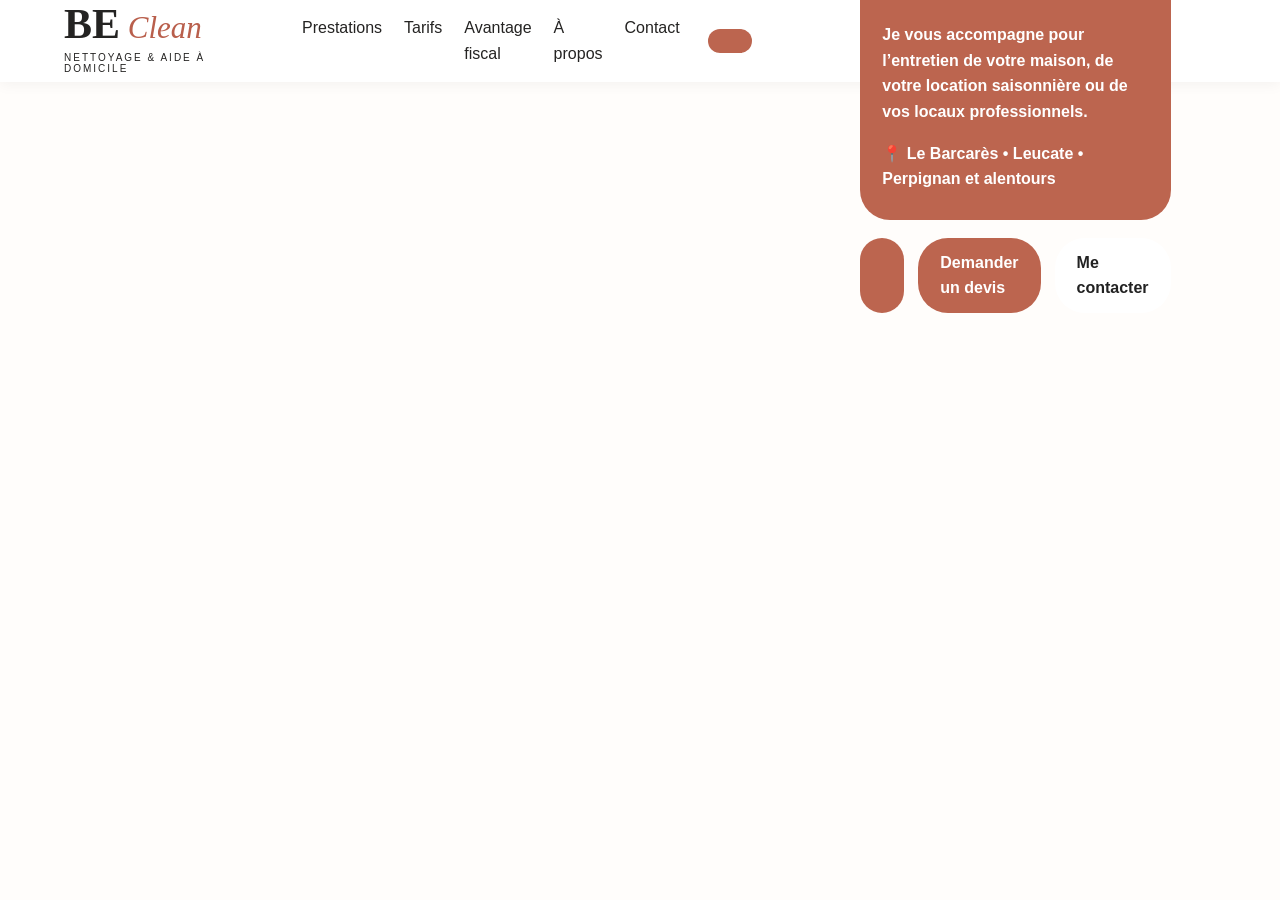
==== index.html @ 70985694 "Add link to tarifs.html in navigation" ====
<!doctype html>
<html lang="fr">
<head>
  <meta charset="utf-8">
  <meta name="viewport" content="width=device-width, initial-scale=1">
  <meta name="description" content="BE Clean – Nettoyage et aide à domicile au Barcarès, Leucate, Perpignan et alentours. Ménage, grand nettoyage, locations saisonnières, états des lieux et locaux professionnels.">
  <title>BE Clean | Nettoyage & aide à domicile</title>
  <link rel="stylesheet" href="styles.css">
</head>
<body>
<header class="header">
  <div class="brand"><strong>BE</strong> <span>Clean</span><small>NETTOYAGE & AIDE À DOMICILE</small></div>
  <nav>
    <a href="#prestations">Prestations</a>
    <a href="tarifs.html">Tarifs</a>
    <a href="#avantage">Avantage fiscal</a>
    <a href="#apropos">À propos</a>
    <a href="#contact">Contact</a>
  </nav>
  <a class="phone" href="tel:>0666695157</a>
</header>

<main>
<section class="hero">
  <div class="hero-copy">
    <p class="eyebrow">UN INTÉRIEUR PROPRE, UN QUOTIDIEN PLUS SEREIN.</p>
    <h1>BE <em>Clean</em></h1>
    <h2>NETTOYAGE & AIDE À DOMICILE</h2>
    <p>Je vous accompagne pour l’entretien de votre maison, de votre location saisonnière ou de vos locaux professionnels.</p>
    <p class="area">📍 Le Barcarès • Leucate • Perpignan et alentours</p>
    <div class="buttons">
      <a class="btn" href="#contact">Demander un devis</a>
      <a class="btn secondary" href="tel:0666695157">Me contacter</a>
    </div>
  </div>
  <div class="hero-image" aria-label="Intérieur propre et lumineux"></div>
</section>

<section id="prestations" class="section">
  <p class="eyebrow center">DES SERVICES ADAPTÉS À VOS BESOINS</p>
  <h2 class="section-title">Nos prestations</h2>
  <div class="cards">
    <article><div class="icon">⌂</div><h3>Ménage à domicile</h3><p>Entretien régulier ou ponctuel de votre maison ou appartement.</p></article>
    <article><div class="icon">✦</div><h3>Grand nettoyage</h3><p>Une remise en état complète pour retrouver un intérieur propre et agréable.</p></article>
    <article><div class="icon">⌂</div><h3>Locations saisonnières</h3><p>Nettoyage entre deux locations, préparation du logement et remise en ordre.</p></article>
    <article><div class="icon">🔑</div><h3>État des lieux</h3><p>Nettoyage avant une entrée ou après le départ d’un locataire.</p></article>
    <article><div class="icon">▣</div><h3>Locaux professionnels</h3><p>Bureaux, cabinets et autres locaux professionnels.</p></article>
    <article><div class="icon">⚙</div><h3>Prestations sur mesure</h3><p>Une demande particulière ? Contactez-moi pour un devis personnalisé.</p></article>
  </div>
</section>

<section id="avantage" class="advantage">
  <div>
    <p class="eyebrow">VOTRE AVANTAGE</p>
    <h2>L’avance immédiate du crédit d’impôt</h2>
    <p>Pour les prestations éligibles, vous pouvez bénéficier immédiatement de l’avance immédiate de crédit d'impôt, sous réserve des conditions applicables à votre situation.</p>
    <a class="btn" href="#contact">En savoir plus</a>
  </div>
  <div class="trust">
    <h2>Pourquoi choisir BE Clean ?</h2>
    <ul>
      <li>Travail soigné</li>
      <li>Ponctualité et sérieux</li>
      <li>Prestation adaptée à vos besoins</li>
      <li>Relation de confiance</li>
      <li>Devis personnalisé</li>
      <li>Particuliers et professionnels</li>
    </ul>
  </div>
</section>

<section id="apropos" class="about section">
  <p class="eyebrow">BE CLEAN</p>
  <h2 class="section-title">Un service de confiance, près de chez vous</h2>
  <p>BE Clean vous propose des prestations de nettoyage adaptées à votre logement, votre location saisonnière ou votre activité professionnelle. Chaque intervention est organisée selon vos besoins et la nature des lieux.</p>
</section>

<section id="contact" class="contact section">
  <div>
    <p class="eyebrow">PARLONS DE VOTRE BESOIN</p>
    <h2 class="section-title">Besoin d’un coup de propre ?</h2>
    <p>Demandez votre devis personnalisé. Indiquez simplement votre commune, le type de prestation et, si possible, la surface et la fréquence souhaitée.</p>
  </div>
  <form action="https://api.web3forms.com/submit" method="POST">
    <input type="hidden" name="access_key" value="22d2d01d-e289-493d-9fcf-c8aedfbd681e">
    <label>Nom<input name="Nom" required></label>
    <label>Téléphone<input name="Téléphone" type="tel" required></label>
    <label>E-mail<input name="Email" type="email"></label>
    <label>Commune<input name="Commune"></label>
    <label>Votre besoin<textarea name="Message" rows="5" required></textarea></label>
    <button class="btn" type="submit">Demander mon devis</button>
  </form>
</section>
</main>

<footer>
  <div class="brand footer-brand"><strong>BE</strong> <span>Clean</span><small>NETTOYAGE & AIDE À DOMICILE</small></div>
  <p>Le Barcarès • Leucate • Perpignan et alentours</p>
  <p>0666695157 · bechker-.nedjma@orange.fr</p>
  <div class="footer-links"><a href="mentions-legales.html">Mentions légales</a> · <a href="politique-confidentialite.html">Politique de confidentialité</a></div>
</footer>
<script src="script.js"></script>
</body>
</html>
---- styles.css ----
*{box-sizing:border-box}html{scroll-behavior:smooth}body{margin:0;font-family:Arial,Helvetica,sans-serif;color:#242322;background:#fffdfb;line-height:1.6}.header{height:82px;display:flex;align-items:center;gap:28px;padding:0 5%;background:#fff;position:sticky;top:0;z-index:10;box-shadow:0 2px 14px #0000000d}.brand{font-family:Georgia,serif;font-size:31px;line-height:.8;min-width:210px}.brand strong{font-size:42px}.brand span{font-style:italic;color:#b95f4c;font-weight:400}.brand small{display:block;font:10px Arial;letter-spacing:2px;margin-top:10px}.header nav{display:flex;gap:22px;margin-left:auto}.header nav a,.footer-links a{color:inherit;text-decoration:none}.header nav a:hover{color:#b95f4c}.phone,.btn{background:#bc654f;color:#fff;text-decoration:none;border-radius:30px;padding:12px 22px;font-weight:bold}.hero{display:grid;grid-template-columns:1fr 1fr;min-height:540px}.hero-copy{padding:75px 7%;display:flex;flex-direction:column;justify-content:center}.hero-image{background:linear-gradient(90deg,#f4eee8aa,#ffffff00),url('https://images.unsplash.com/photo-1600566753086-00f18fb6b3ea?auto=format&fit=crop&w=1200&q=80') center/cover}.eyebrow{letter-spacing:4px;font-size:12px}.hero h1{font:72px Georgia,serif;margin:12px 0 0}.hero h1 em{font-style:italic;color:#b95f4c;font-weight:400}.hero h2{letter-spacing:4px;font-size:21px;margin:0 0 18px}.area{margin-top:10px}.buttons{display:flex;gap:14px;margin-top:18px}.secondary{background:#fff;color:#222;border:1px solid #222}.section{padding:70px 6%}.center{text-align:center}.section-title{text-align:center;font:44px Georgia,serif;margin:8px 0 35px}.cards{display:grid;grid-template-columns:repeat(3,1fr);gap:18px}.cards article{background:#fff;border:1px solid #eee6df;border-radius:12px;padding:28px;text-align:center;box-shadow:0 6px 20px #00000008}.icon{font-size:32px;color:#b95f4c}.cards h3{margin:8px 0;text-transform:uppercase;font-size:16px}.advantage{display:grid;grid-template-columns:1fr 1fr;background:#f4eee8;padding:65px 9%;gap:60px}.advantage h2{font:38px Georgia,serif}.trust ul{padding-left:20px}.trust li{margin:9px 0}.about{max-width:900px;margin:auto;text-align:center}.contact{display:grid;grid-template-columns:1fr 1fr;gap:60px;background:#fff}.contact .section-title{text-align:left}.contact form{display:grid;gap:12px}label{font-weight:bold}input,textarea{display:block;width:100%;margin-top:5px;border:1px solid #ddd;border-radius:8px;padding:12px;font:inherit;background:#fff}.btn{border:0;cursor:pointer;display:inline-block}footer{background:#252525;color:#fff;padding:42px 6%;text-align:center}.footer-brand{margin:auto}.footer-links{margin-top:20px;font-size:13px} @media(max-width:800px){.header{height:auto;padding:16px 5%;flex-wrap:wrap}.header nav{order:3;width:100%;overflow:auto;justify-content:center}.phone{display:none}.hero,.contact,.advantage{grid-template-columns:1fr}.hero-copy{padding:55px 7%}.hero-image{min-height:320px}.hero h1{font-size:58px}.cards{grid-template-columns:1fr 1fr}.section-title{font-size:36px}}@media(max-width:520px){.cards{grid-template-columns:1fr}.buttons{flex-direction:column}.hero h1{font-size:50px}.hero h2{font-size:17px}.section{padding:50px 5%}}
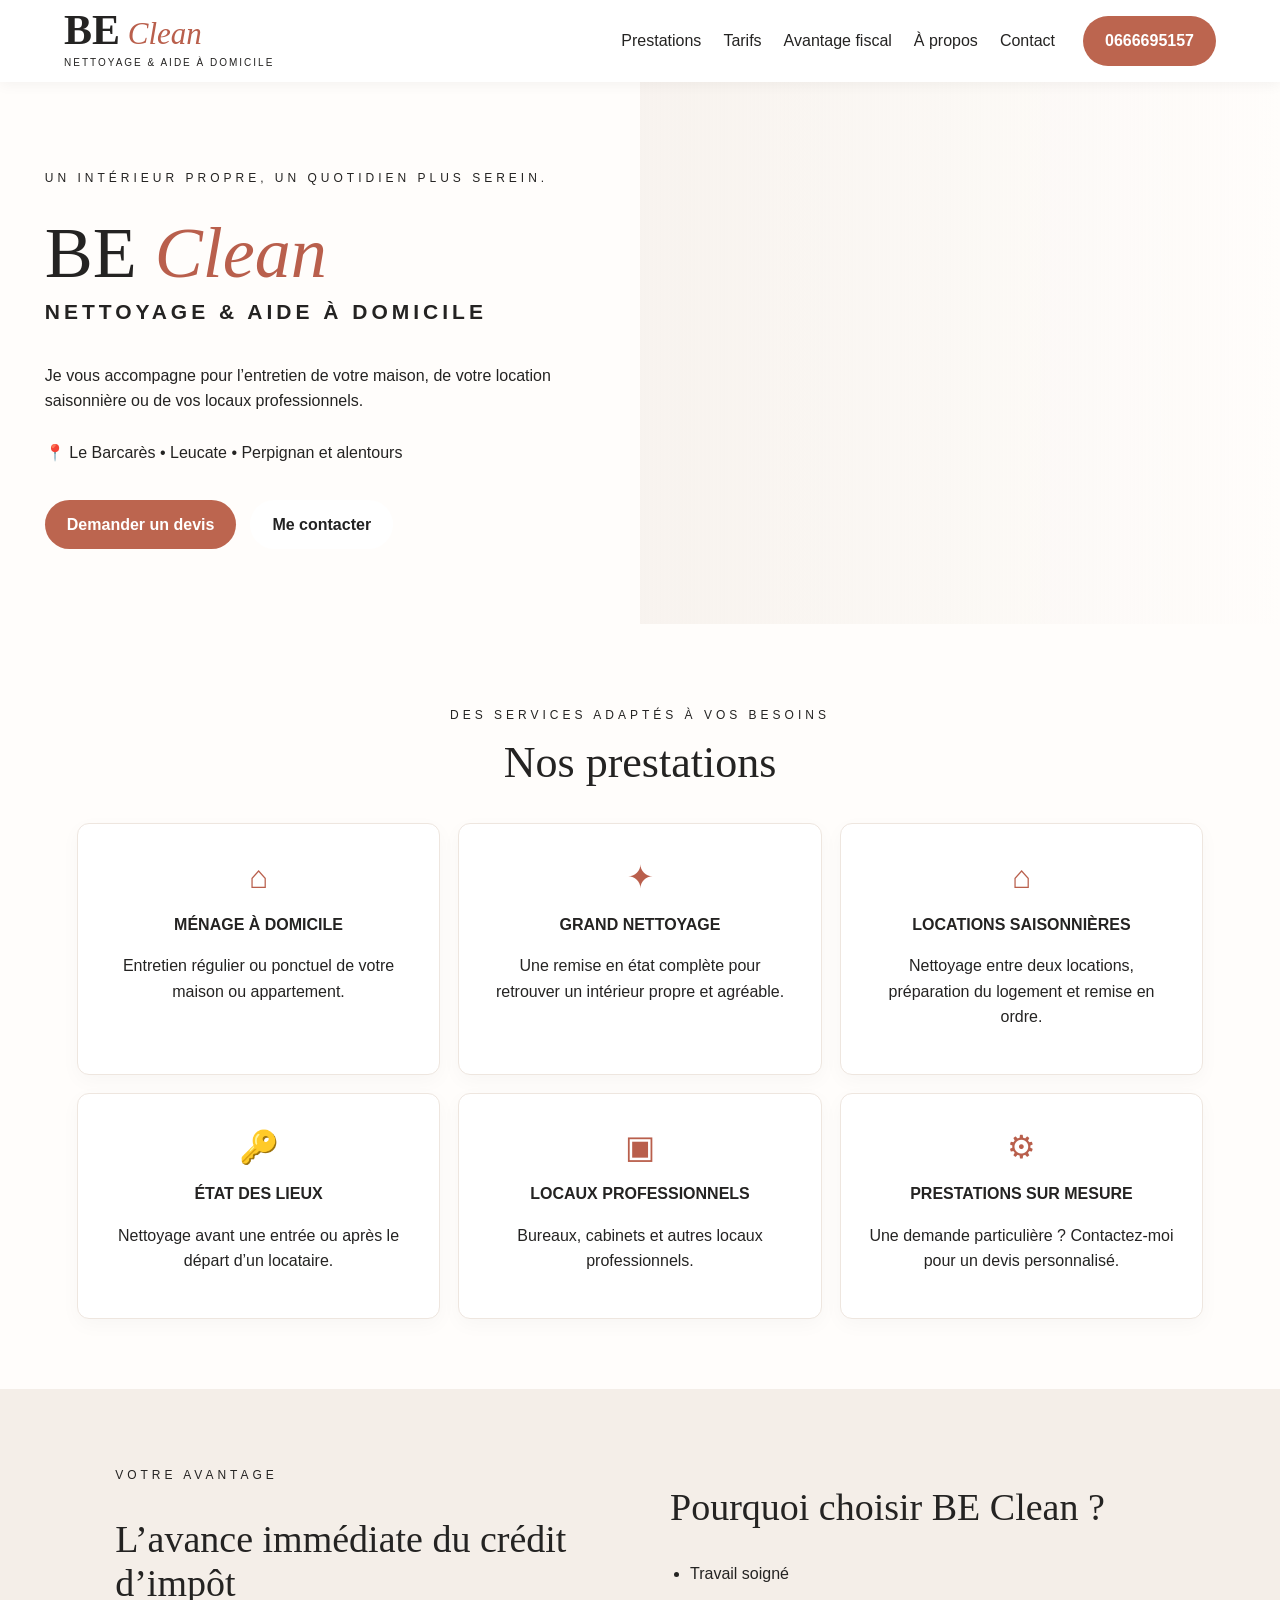
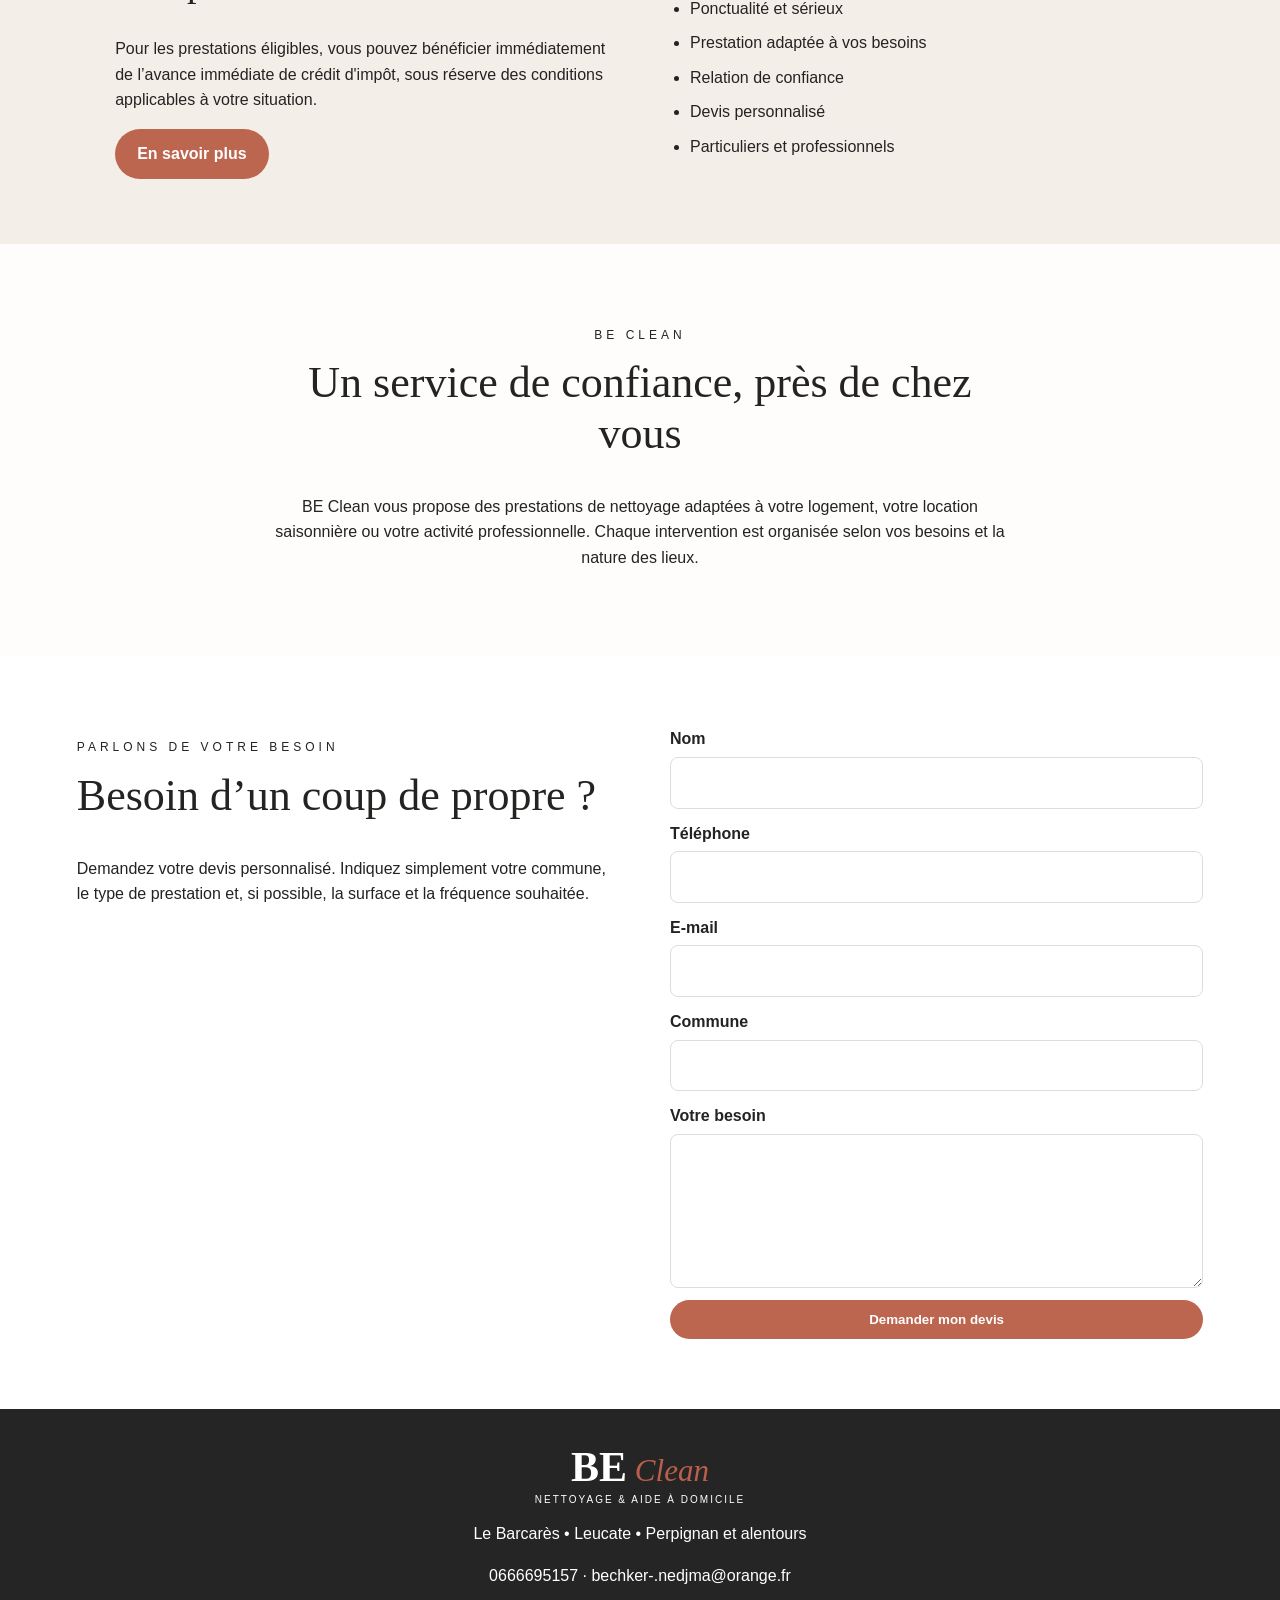
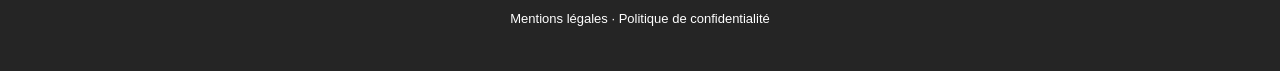
==== commit 43226712: "Fix phone link in index.html" ====
--- a/index.html
+++ b/index.html
@@ -5,7 +5,7 @@
   <meta name="viewport" content="width=device-width, initial-scale=1">
   <meta name="description" content="BE Clean – Nettoyage et aide à domicile au Barcarès, Leucate, Perpignan et alentours. Ménage, grand nettoyage, locations saisonnières, états des lieux et locaux professionnels.">
   <title>BE Clean | Nettoyage & aide à domicile</title>
-  <link rel="stylesheet" href="styles.css">
+ <link rel="stylesheet" href="styles.css?v=2">
 </head>
 <body>
 <header class="header">
@@ -17,7 +17,7 @@
     <a href="#apropos">À propos</a>
     <a href="#contact">Contact</a>
   </nav>
-  <a class="phone" href="tel:>0666695157</a>
+  <a class="phone" href="tel:0666695157">0666695157</a>
 </header>
 
 <main>
--- a/styles.css
+++ b/styles.css
@@ -1 +1,2 @@
 *{box-sizing:border-box}html{scroll-behavior:smooth}body{margin:0;font-family:Arial,Helvetica,sans-serif;color:#242322;background:#fffdfb;line-height:1.6}.header{height:82px;display:flex;align-items:center;gap:28px;padding:0 5%;background:#fff;position:sticky;top:0;z-index:10;box-shadow:0 2px 14px #0000000d}.brand{font-family:Georgia,serif;font-size:31px;line-height:.8;min-width:210px}.brand strong{font-size:42px}.brand span{font-style:italic;color:#b95f4c;font-weight:400}.brand small{display:block;font:10px Arial;letter-spacing:2px;margin-top:10px}.header nav{display:flex;gap:22px;margin-left:auto}.header nav a,.footer-links a{color:inherit;text-decoration:none}.header nav a:hover{color:#b95f4c}.phone,.btn{background:#bc654f;color:#fff;text-decoration:none;border-radius:30px;padding:12px 22px;font-weight:bold}.hero{display:grid;grid-template-columns:1fr 1fr;min-height:540px}.hero-copy{padding:75px 7%;display:flex;flex-direction:column;justify-content:center}.hero-image{background:linear-gradient(90deg,#f4eee8aa,#ffffff00),url('https://images.unsplash.com/photo-1600566753086-00f18fb6b3ea?auto=format&fit=crop&w=1200&q=80') center/cover}.eyebrow{letter-spacing:4px;font-size:12px}.hero h1{font:72px Georgia,serif;margin:12px 0 0}.hero h1 em{font-style:italic;color:#b95f4c;font-weight:400}.hero h2{letter-spacing:4px;font-size:21px;margin:0 0 18px}.area{margin-top:10px}.buttons{display:flex;gap:14px;margin-top:18px}.secondary{background:#fff;color:#222;border:1px solid #222}.section{padding:70px 6%}.center{text-align:center}.section-title{text-align:center;font:44px Georgia,serif;margin:8px 0 35px}.cards{display:grid;grid-template-columns:repeat(3,1fr);gap:18px}.cards article{background:#fff;border:1px solid #eee6df;border-radius:12px;padding:28px;text-align:center;box-shadow:0 6px 20px #00000008}.icon{font-size:32px;color:#b95f4c}.cards h3{margin:8px 0;text-transform:uppercase;font-size:16px}.advantage{display:grid;grid-template-columns:1fr 1fr;background:#f4eee8;padding:65px 9%;gap:60px}.advantage h2{font:38px Georgia,serif}.trust ul{padding-left:20px}.trust li{margin:9px 0}.about{max-width:900px;margin:auto;text-align:center}.contact{display:grid;grid-template-columns:1fr 1fr;gap:60px;background:#fff}.contact .section-title{text-align:left}.contact form{display:grid;gap:12px}label{font-weight:bold}input,textarea{display:block;width:100%;margin-top:5px;border:1px solid #ddd;border-radius:8px;padding:12px;font:inherit;background:#fff}.btn{border:0;cursor:pointer;display:inline-block}footer{background:#252525;color:#fff;padding:42px 6%;text-align:center}.footer-brand{margin:auto}.footer-links{margin-top:20px;font-size:13px} @media(max-width:800px){.header{height:auto;padding:16px 5%;flex-wrap:wrap}.header nav{order:3;width:100%;overflow:auto;justify-content:center}.phone{display:none}.hero,.contact,.advantage{grid-template-columns:1fr}.hero-copy{padding:55px 7%}.hero-image{min-height:320px}.hero h1{font-size:58px}.cards{grid-template-columns:1fr 1fr}.section-title{font-size:36px}}@media(max-width:520px){.cards{grid-template-columns:1fr}.buttons{flex-direction:column}.hero h1{font-size:50px}.hero h2{font-size:17px}.section{padding:50px 5%}}
+
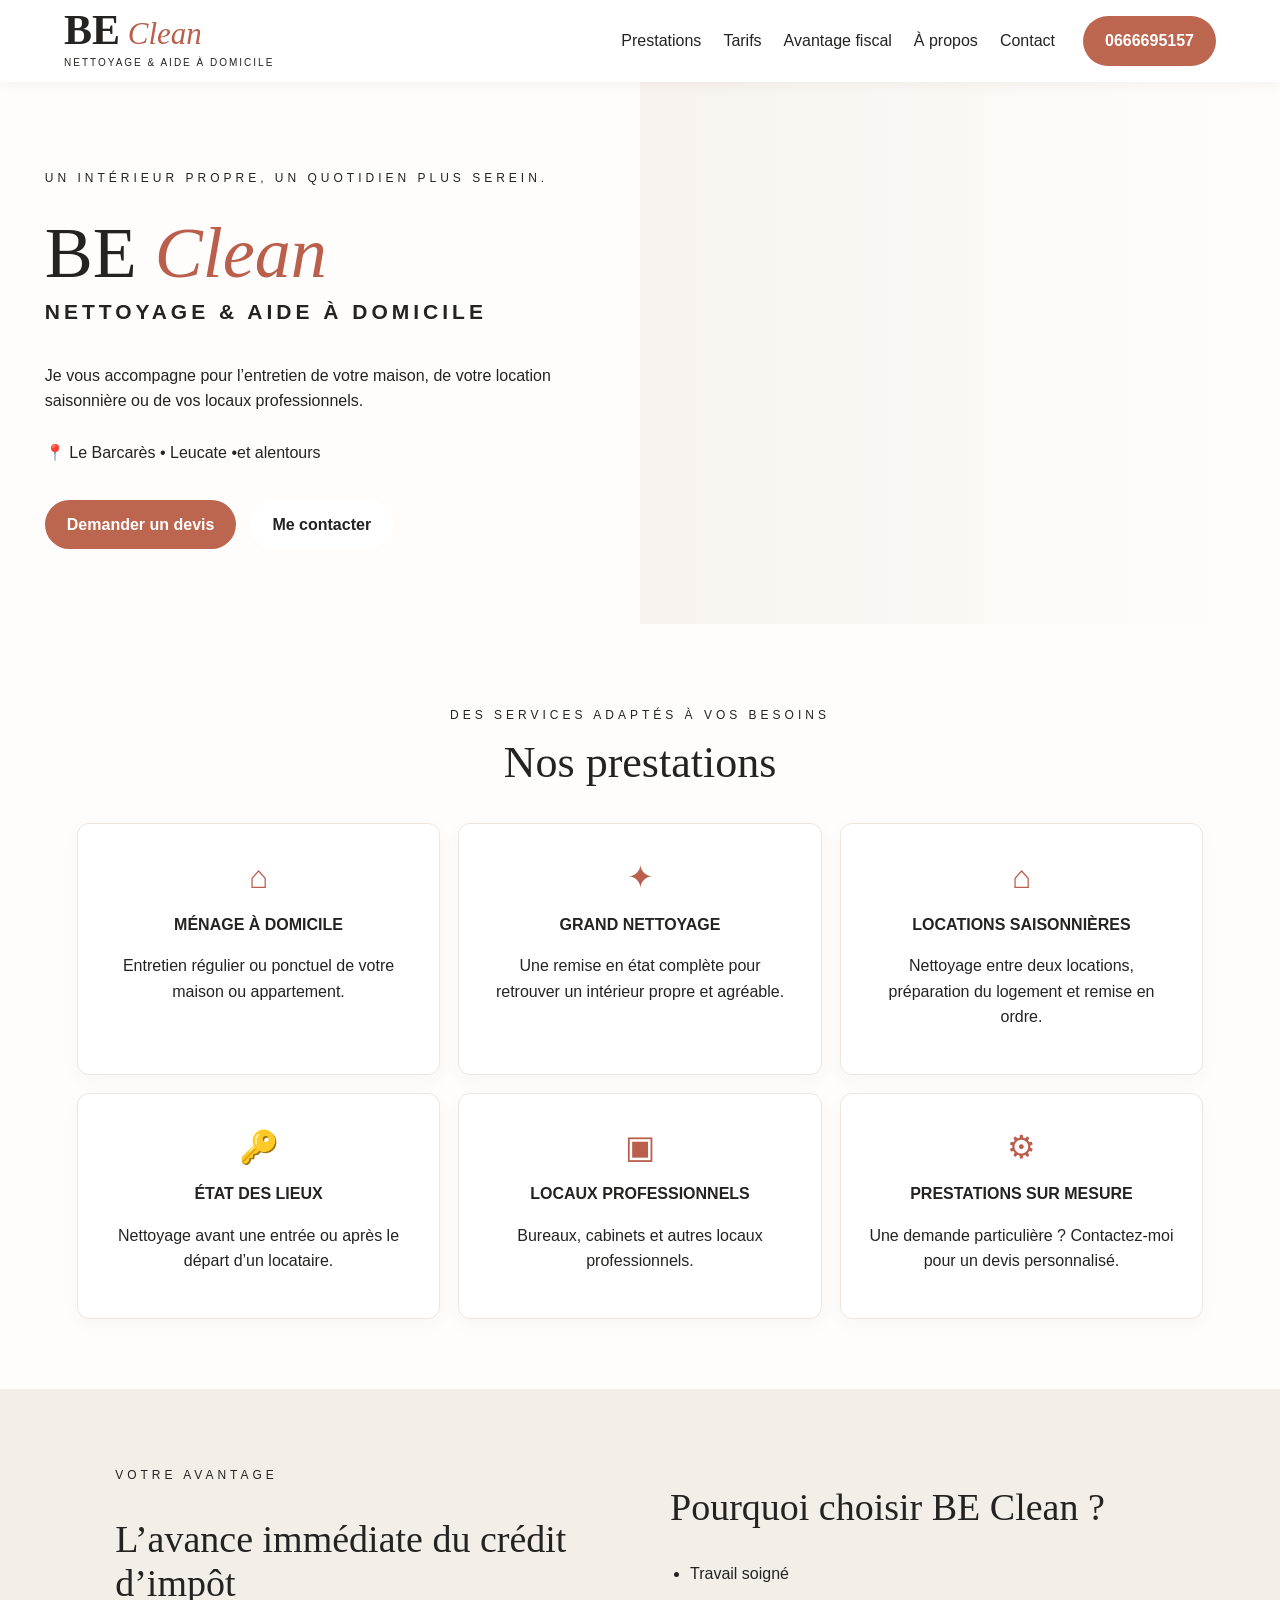
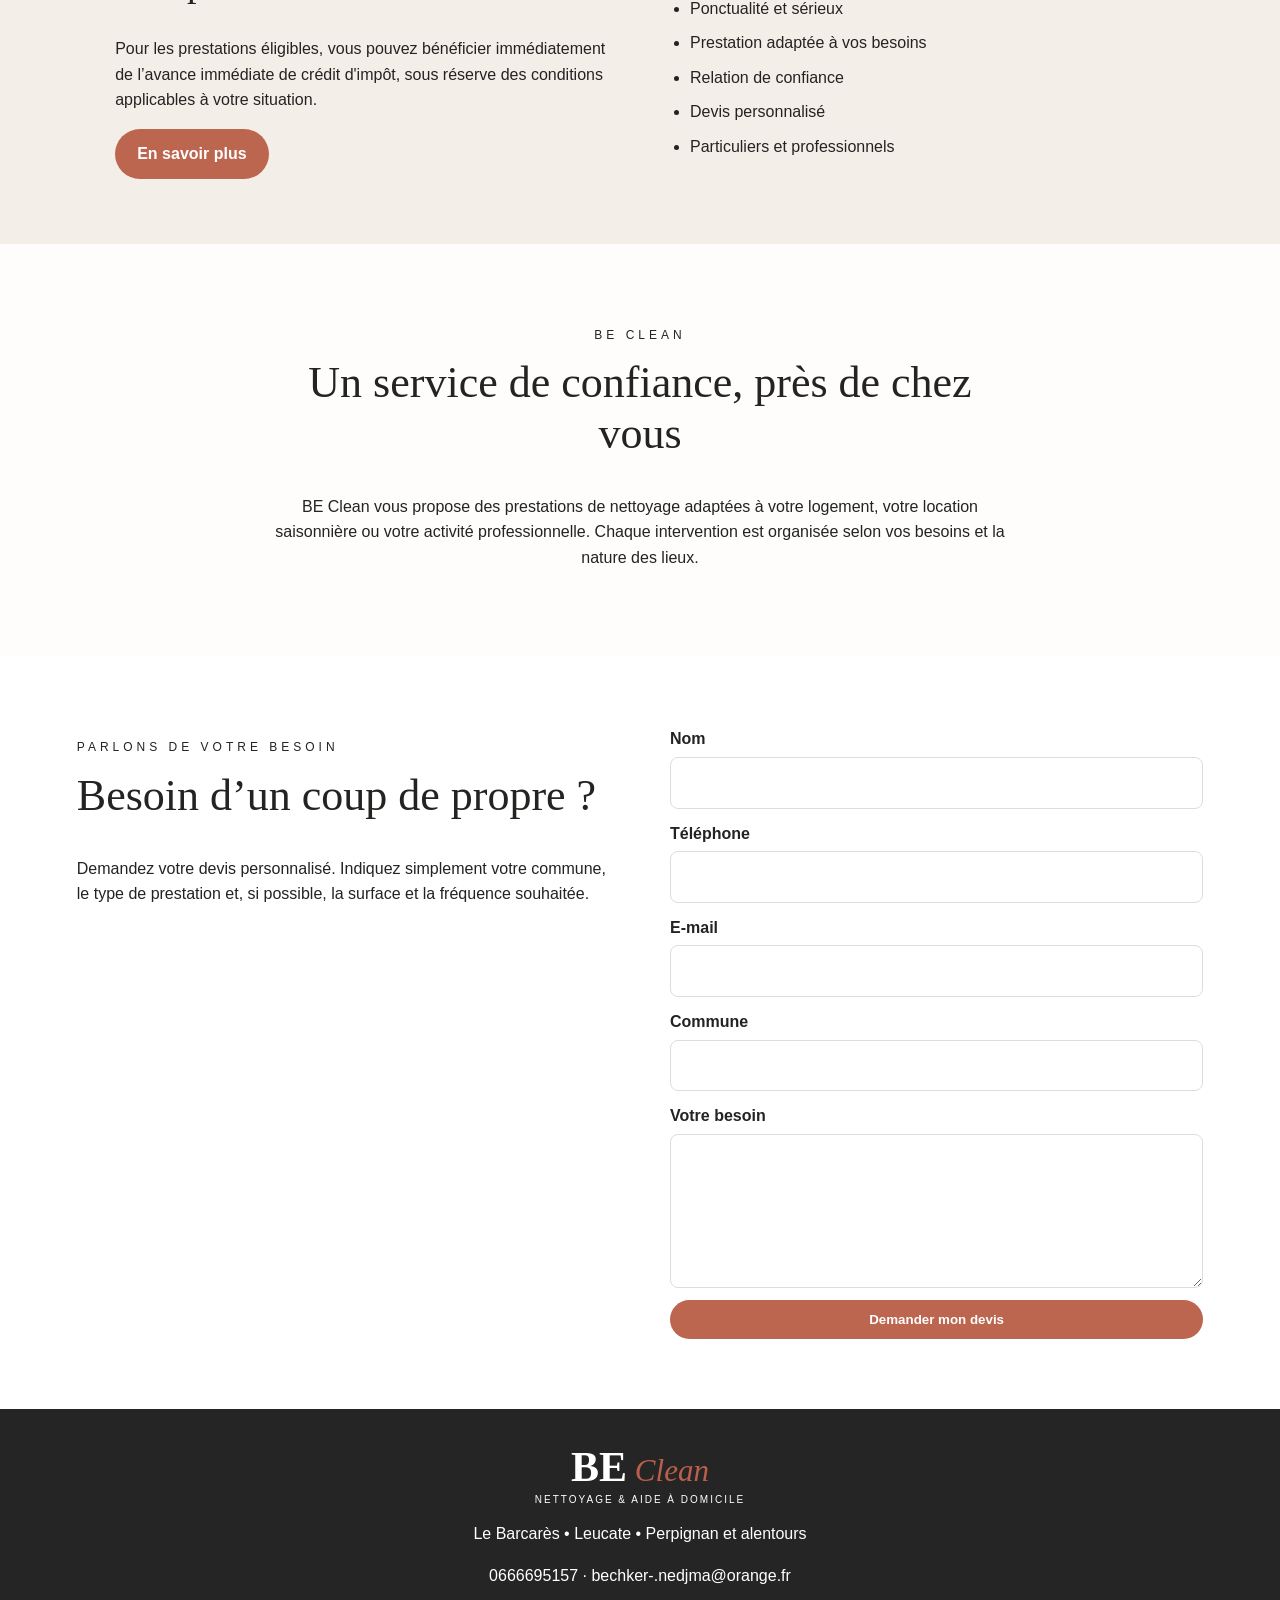
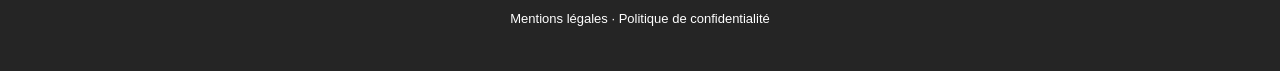
==== commit 293c95b3: "Update description and area text in index.html" ====
--- a/index.html
+++ b/index.html
@@ -3,7 +3,7 @@
 <head>
   <meta charset="utf-8">
   <meta name="viewport" content="width=device-width, initial-scale=1">
-  <meta name="description" content="BE Clean – Nettoyage et aide à domicile au Barcarès, Leucate, Perpignan et alentours. Ménage, grand nettoyage, locations saisonnières, états des lieux et locaux professionnels.">
+  <meta name="description" content="BE Clean – Nettoyage et aide à domicile au Barcarès, Leucate, et communes alentours. Ménage, grand nettoyage, locations saisonnières, états des lieux et locaux professionnels.">
   <title>BE Clean | Nettoyage & aide à domicile</title>
  <link rel="stylesheet" href="styles.css?v=2">
 </head>
@@ -27,7 +27,7 @@
     <h1>BE <em>Clean</em></h1>
     <h2>NETTOYAGE & AIDE À DOMICILE</h2>
     <p>Je vous accompagne pour l’entretien de votre maison, de votre location saisonnière ou de vos locaux professionnels.</p>
-    <p class="area">📍 Le Barcarès • Leucate • Perpignan et alentours</p>
+    <p class="area">📍 Le Barcarès • Leucate •et alentours</p>
     <div class="buttons">
       <a class="btn" href="#contact">Demander un devis</a>
       <a class="btn secondary" href="tel:0666695157">Me contacter</a>
@@ -54,7 +54,7 @@
     <p class="eyebrow">VOTRE AVANTAGE</p>
     <h2>L’avance immédiate du crédit d’impôt</h2>
     <p>Pour les prestations éligibles, vous pouvez bénéficier immédiatement de l’avance immédiate de crédit d'impôt, sous réserve des conditions applicables à votre situation.</p>
-    <a class="btn" href="#contact">En savoir plus</a>
+    <a class="btn" href="credit-impot.html">En savoir plus</a>
   </div>
   <div class="trust">
     <h2>Pourquoi choisir BE Clean ?</h2>
@@ -97,7 +97,7 @@
   <div class="brand footer-brand"><strong>BE</strong> <span>Clean</span><small>NETTOYAGE & AIDE À DOMICILE</small></div>
   <p>Le Barcarès • Leucate • Perpignan et alentours</p>
   <p>0666695157 · bechker-.nedjma@orange.fr</p>
-  <div class="footer-links"><a href="mentions-legales.html">Mentions légales</a> · <a href="politique-confidentialite.html">Politique de confidentialité</a></div>
+  <div class="footer-links"><a href="mentions-legaux.html">Mentions légales</a> · <a href="politique-confidentialite.html">Politique de confidentialité</a></div>
 </footer>
 <script src="script.js"></script>
 </body>
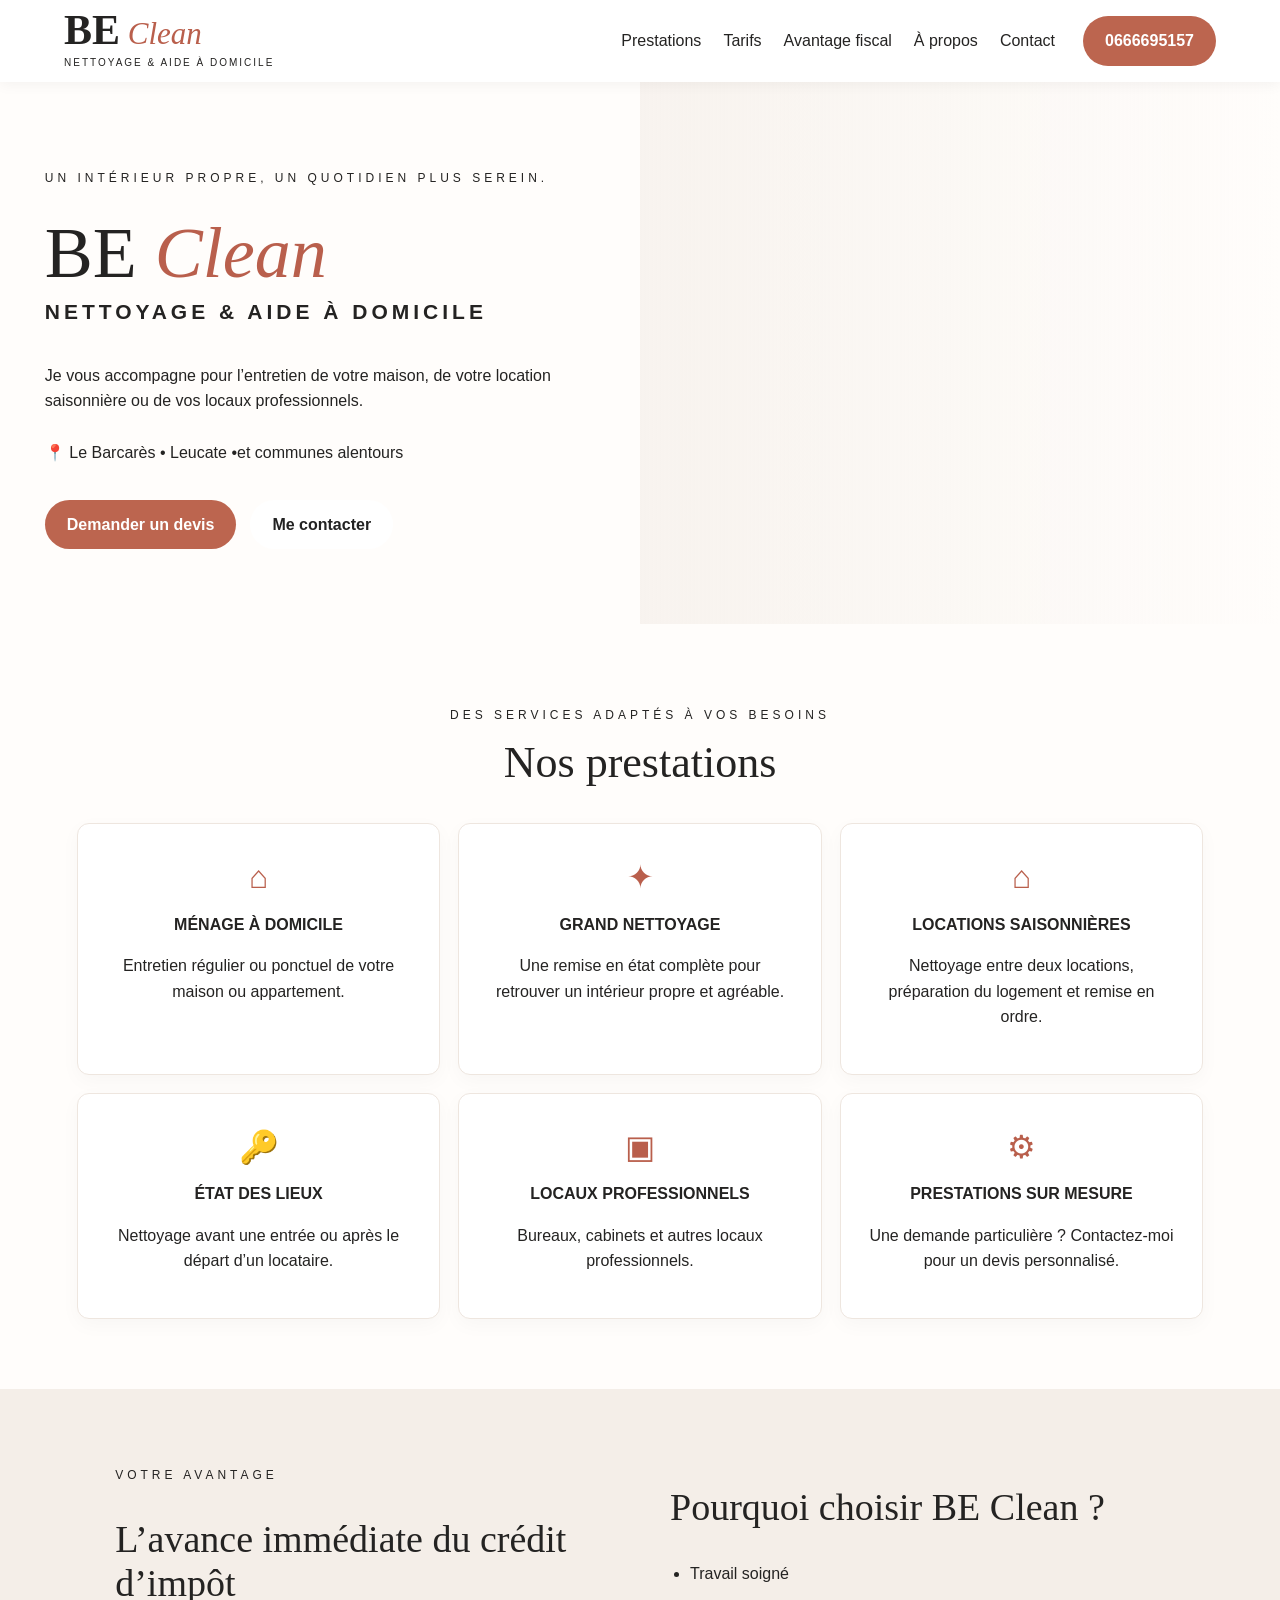
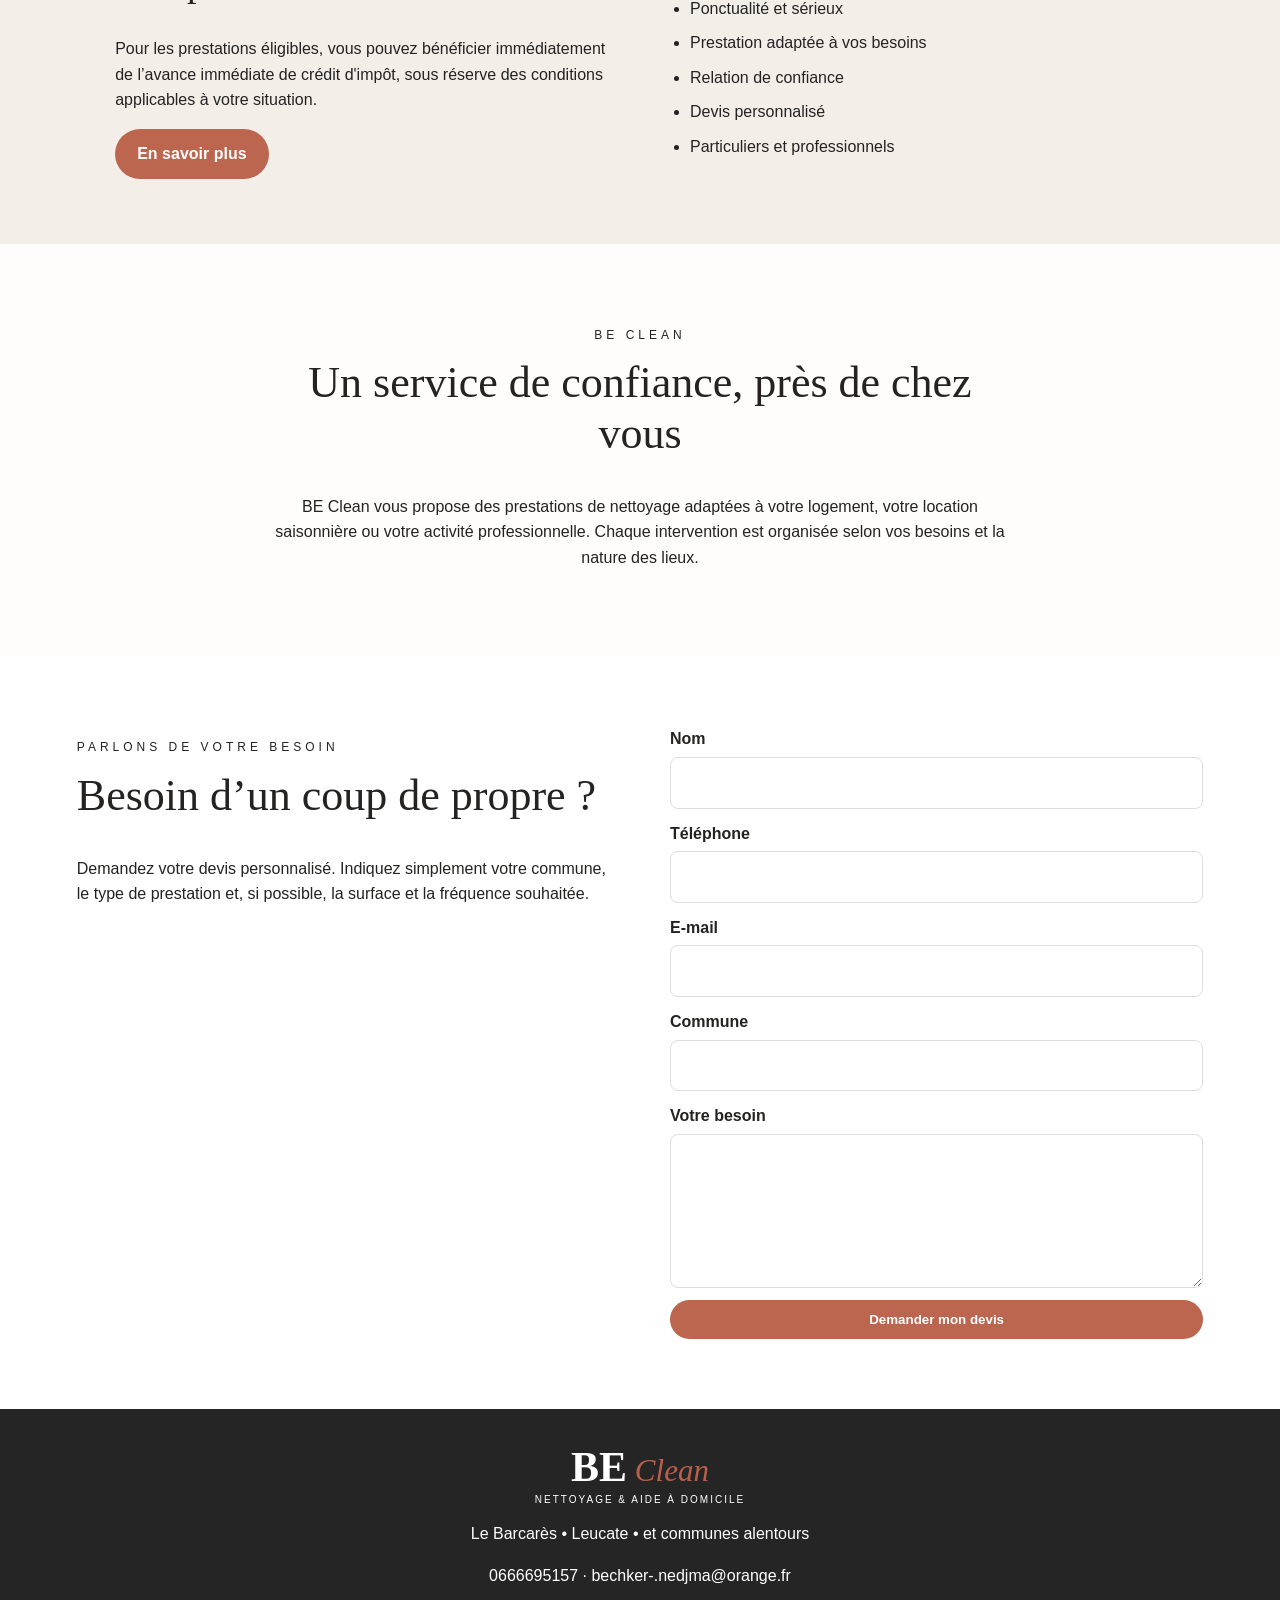
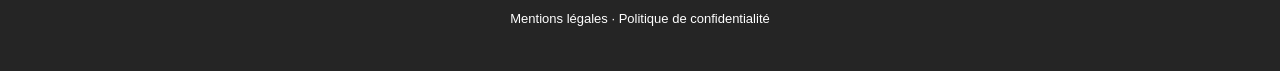
==== commit 63f6b008: "Update location references in index.html" ====
--- a/index.html
+++ b/index.html
@@ -27,7 +27,7 @@
     <h1>BE <em>Clean</em></h1>
     <h2>NETTOYAGE & AIDE À DOMICILE</h2>
     <p>Je vous accompagne pour l’entretien de votre maison, de votre location saisonnière ou de vos locaux professionnels.</p>
-    <p class="area">📍 Le Barcarès • Leucate •et alentours</p>
+    <p class="area">📍 Le Barcarès • Leucate •et communes alentours</p>
     <div class="buttons">
       <a class="btn" href="#contact">Demander un devis</a>
       <a class="btn secondary" href="tel:0666695157">Me contacter</a>
@@ -95,7 +95,7 @@
 
 <footer>
   <div class="brand footer-brand"><strong>BE</strong> <span>Clean</span><small>NETTOYAGE & AIDE À DOMICILE</small></div>
-  <p>Le Barcarès • Leucate • Perpignan et alentours</p>
+  <p>Le Barcarès • Leucate • et communes alentours</p>
   <p>0666695157 · bechker-.nedjma@orange.fr</p>
   <div class="footer-links"><a href="mentions-legaux.html">Mentions légales</a> · <a href="politique-confidentialite.html">Politique de confidentialité</a></div>
 </footer>
